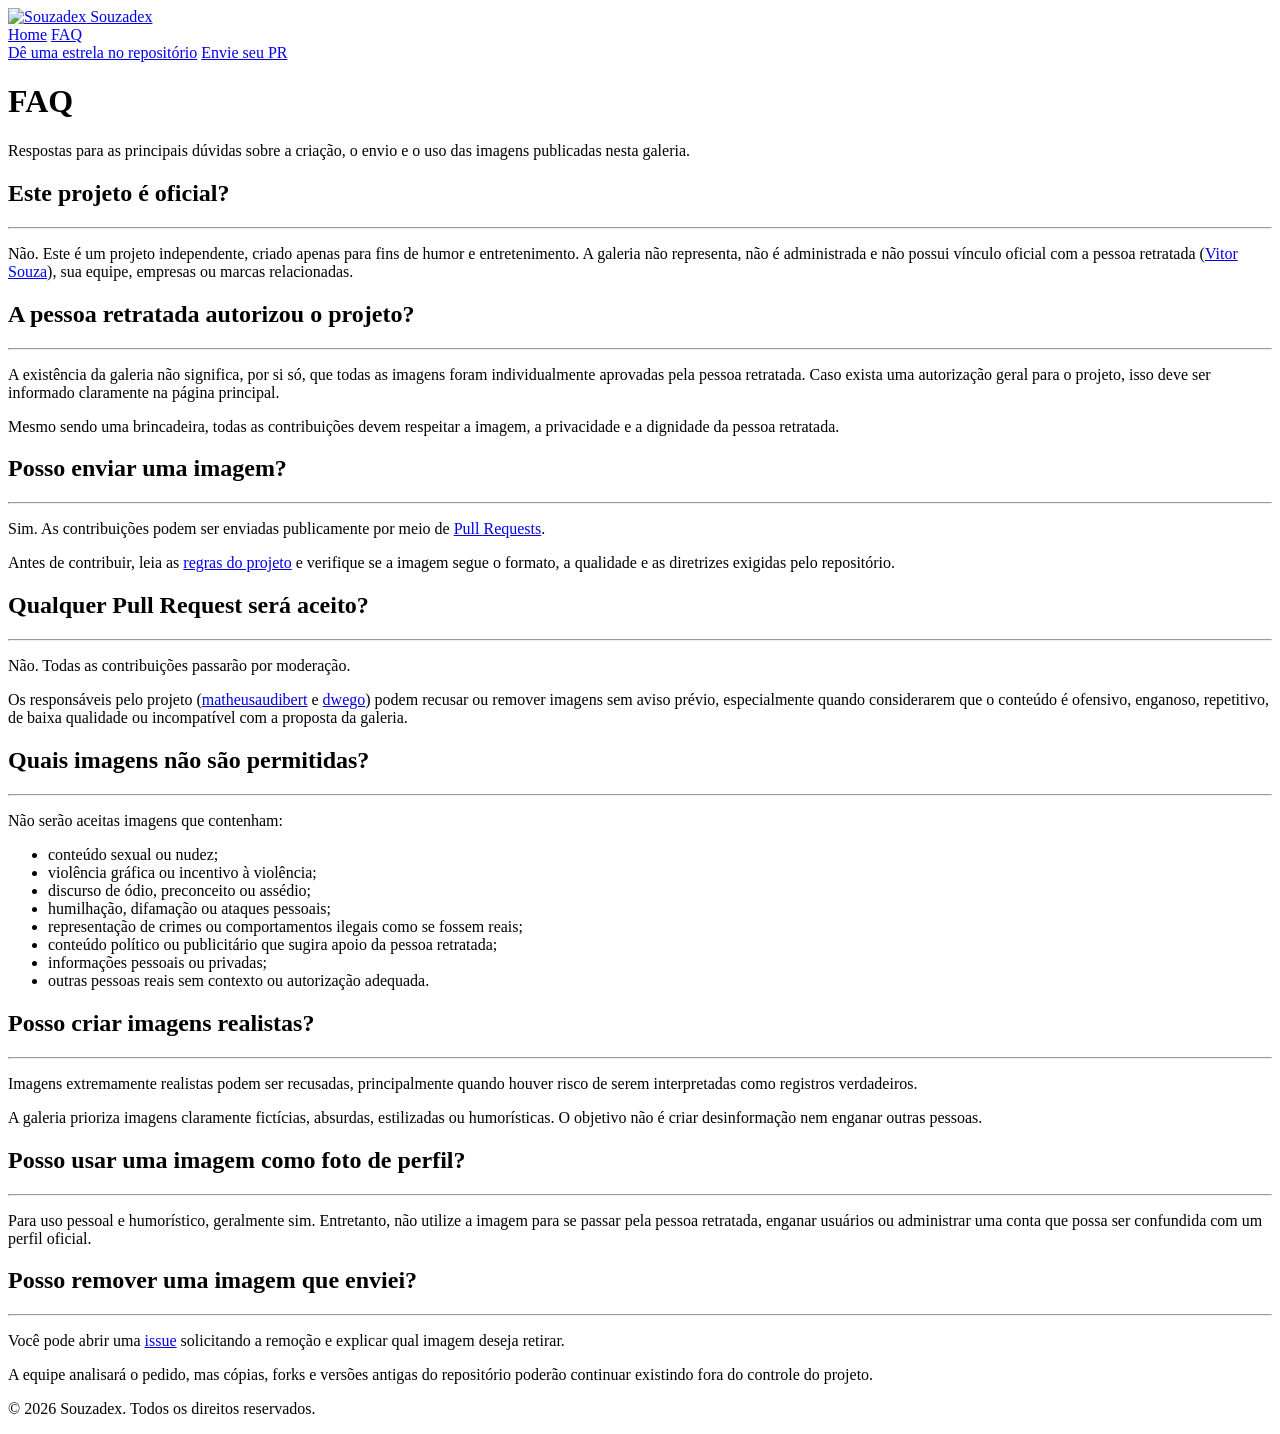
==== faq.html @ 5123ff5f "fix: update footer text across multiple HTML files" ====
<!DOCTYPE html>
<html lang="pt-BR">

<head>
  <meta charset="utf-8">
  <meta name="viewport" content="width=device-width, initial-scale=1">
  <title>Souzadex</title>
  <meta name="description"
    content="Souzadex — respostas para as principais dúvidas sobre a criação, o envio e o uso das imagens da galeria.">
  <link rel="stylesheet" href="styles/style.css">
</head>

<body>
  <header class="header">
    <div class="container header-inner">
      <a class="brand" href="./">
        <img class="brand-mark" src="assets/logo.png" alt="Souzadex" width="32" height="32">
        Souzadex
      </a>
      <nav class="header-nav">
        <a href="index.html">Home</a>
        <a href="faq.html">FAQ</a>
      </nav>
      <nav class="header-links">
        <a href="https://github.com/matheusaudibert/souzadex" target="_blank" rel="noopener">Dê uma estrela
          no repositório</a>
        <a href="https://github.com/matheusaudibert/souzadex/upload/main/assets/images" target="_blank"
          rel="noopener">Envie seu PR</a>
      </nav>
    </div>
  </header>

  <main class="container faq">
    <h1 class="faq-title">FAQ</h1>
    <p class="faq-subtitle">Respostas para as principais dúvidas sobre a criação, o envio e o uso das imagens
      publicadas nesta galeria.</p>

    <section class="faq-item">
      <h2>Este projeto é oficial?</h2>
      <hr>
      <p>Não. Este é um projeto independente, criado apenas para fins de humor e entretenimento. A galeria não
        representa, não é administrada e não possui vínculo oficial com a pessoa retratada (<a
          href="https://github.com/vsouzx" target="_blank" rel="noopener">Vitor Souza</a>), sua equipe, empresas ou
        marcas relacionadas.</p>
    </section>

    <section class="faq-item">
      <h2>A pessoa retratada autorizou o projeto?</h2>
      <hr>
      <p>A existência da galeria não significa, por si só, que todas as imagens foram individualmente aprovadas pela
        pessoa retratada. Caso exista uma autorização geral para o projeto, isso deve ser informado claramente na
        página principal.</p>
      <p>Mesmo sendo uma brincadeira, todas as contribuições devem respeitar a imagem, a privacidade e a dignidade da
        pessoa retratada.</p>
    </section>

    <section class="faq-item">
      <h2>Posso enviar uma imagem?</h2>
      <hr>
      <p>Sim. As contribuições podem ser enviadas publicamente por meio de <a
          href="https://github.com/matheusaudibert/souzadex/pulls" target="_blank" rel="noopener">Pull Requests</a>.</p>
      <p>Antes de contribuir, leia as <a href="https://github.com/matheusaudibert/souzadex/blob/main/CONTRIBUTING.md"
          target="_blank" rel="noopener">regras do projeto</a> e verifique se a imagem segue o formato, a qualidade e as
        diretrizes exigidas pelo repositório.</p>
    </section>

    <section class="faq-item">
      <h2>Qualquer Pull Request será aceito?</h2>
      <hr>
      <p>Não. Todas as contribuições passarão por moderação.</p>
      <p>Os responsáveis pelo projeto (<a href="https://github.com/matheusaudibert" target="_blank"
          rel="noopener">matheusaudibert</a> e <a href="https://github.com/dwego" target="_blank"
          rel="noopener">dwego</a>) podem recusar ou remover imagens sem aviso prévio, especialmente quando
        considerarem que o conteúdo é ofensivo, enganoso, repetitivo, de baixa qualidade ou incompatível com a proposta
        da galeria.</p>
    </section>

    <section class="faq-item">
      <h2>Quais imagens não são permitidas?</h2>
      <hr>
      <p>Não serão aceitas imagens que contenham:</p>
      <ul>
        <li>conteúdo sexual ou nudez;</li>
        <li>violência gráfica ou incentivo à violência;</li>
        <li>discurso de ódio, preconceito ou assédio;</li>
        <li>humilhação, difamação ou ataques pessoais;</li>
        <li>representação de crimes ou comportamentos ilegais como se fossem reais;</li>
        <li>conteúdo político ou publicitário que sugira apoio da pessoa retratada;</li>
        <li>informações pessoais ou privadas;</li>
        <li>outras pessoas reais sem contexto ou autorização adequada.</li>
      </ul>
    </section>

    <section class="faq-item">
      <h2>Posso criar imagens realistas?</h2>
      <hr>
      <p>Imagens extremamente realistas podem ser recusadas, principalmente quando houver risco de serem interpretadas
        como registros verdadeiros.</p>
      <p>A galeria prioriza imagens claramente fictícias, absurdas, estilizadas ou humorísticas. O objetivo não é criar
        desinformação nem enganar outras pessoas.</p>
    </section>

    <section class="faq-item">
      <h2>Posso usar uma imagem como foto de perfil?</h2>
      <hr>
      <p>Para uso pessoal e humorístico, geralmente sim. Entretanto, não utilize a imagem para se passar pela pessoa
        retratada, enganar usuários ou administrar uma conta que possa ser confundida com um perfil oficial.</p>
    </section>

    <section class="faq-item">
      <h2>Posso remover uma imagem que enviei?</h2>
      <hr>
      <p>Você pode abrir uma <a href="https://github.com/matheusaudibert/souzadex/issues" target="_blank"
          rel="noopener">issue</a> solicitando a remoção e explicar qual imagem deseja retirar.</p>
      <p>A equipe analisará o pedido, mas cópias, forks e versões antigas do repositório poderão continuar existindo
        fora do controle do projeto.</p>
    </section>
  </main>

  <footer class="footer">
    <div class="container">
      <p>© 2026 Souzadex. Todos os direitos reservados.</p>
    </div>
  </footer>
</body>

</html>
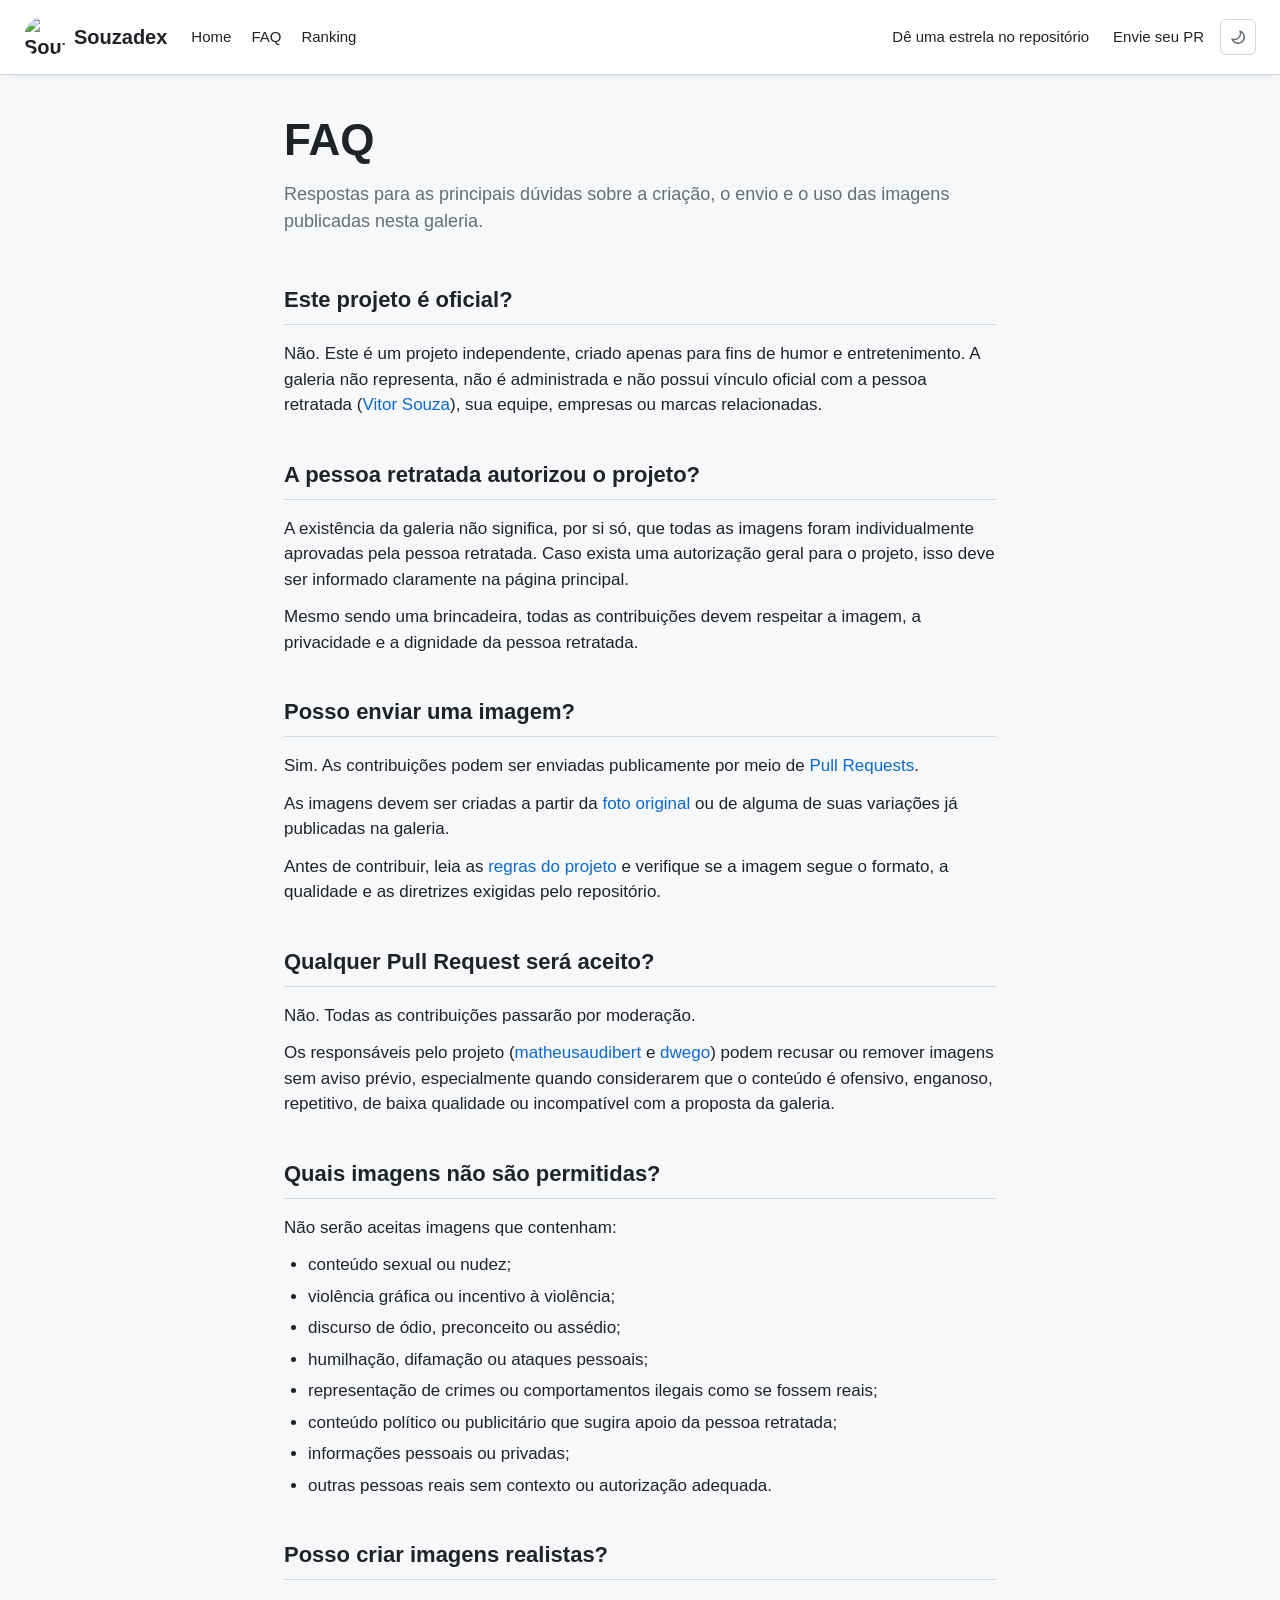
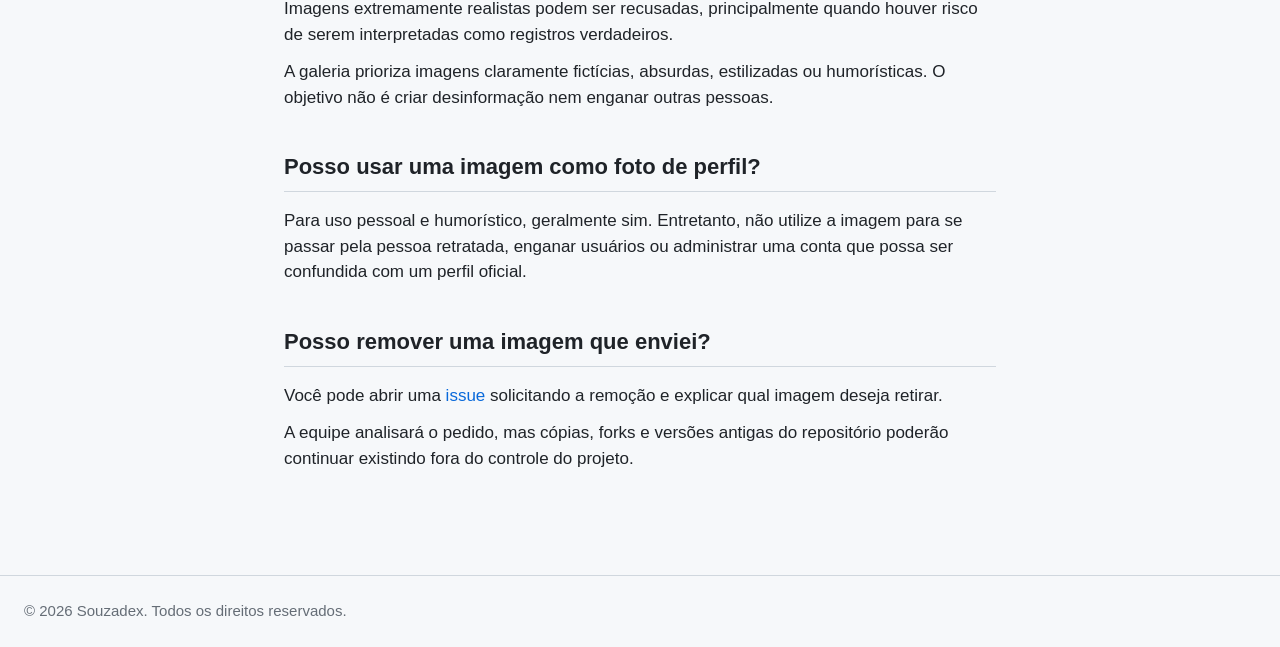
==== commit a92dd4db: "Merge branch 'matheusaudibert:main' into souzits" ====
--- a/faq.html
+++ b/faq.html
@@ -5,28 +5,54 @@
   <meta charset="utf-8">
   <meta name="viewport" content="width=device-width, initial-scale=1">
   <title>Souzadex</title>
-  <meta name="description"
-    content="Souzadex — respostas para as principais dúvidas sobre a criação, o envio e o uso das imagens da galeria.">
+  <meta name="description" content="Galeria de fotos de IA do @souzaa.dev">
+  <meta property="og:type" content="website">
+  <meta property="og:title" content="Souzadex">
+  <meta property="og:description" content="Galeria de fotos de IA do @souzaa.dev">
+  <meta property="og:url" content="https://souzadex.vercel.app/faq.html">
+  <meta property="og:image" content="https://souzadex.vercel.app/assets/preview.png">
+  <meta property="og:image:width" content="968">
+  <meta property="og:image:height" content="443">
+  <meta name="twitter:card" content="summary_large_image">
+  <meta name="twitter:title" content="Souzadex">
+  <meta name="twitter:description" content="Galeria de fotos de IA do @souzaa.dev">
+  <meta name="twitter:image" content="https://souzadex.vercel.app/assets/preview.png">
+  <link rel="icon" href="assets/icon.ico" type="image/x-icon">
   <link rel="stylesheet" href="styles/style.css">
+  <script src="scripts/theme.js"></script>
 </head>
 
 <body>
   <header class="header">
     <div class="container header-inner">
       <a class="brand" href="./">
-        <img class="brand-mark" src="assets/logo.png" alt="Souzadex" width="32" height="32">
+        <img class="brand-mark" src="assets/logo.png" alt="Souzadex" width="42" height="42">
         Souzadex
       </a>
       <nav class="header-nav">
         <a href="index.html">Home</a>
         <a href="faq.html">FAQ</a>
+        <a href="ranking.html">Ranking</a>
       </nav>
+      <button class="menu-toggle" type="button" aria-label="Abrir menu" aria-expanded="false">
+        <span></span>
+        <span></span>
+        <span></span>
+      </button>
       <nav class="header-links">
         <a href="https://github.com/matheusaudibert/souzadex" target="_blank" rel="noopener">Dê uma estrela
           no repositório</a>
-        <a href="https://github.com/matheusaudibert/souzadex/upload/main/assets/images" target="_blank"
-          rel="noopener">Envie seu PR</a>
+        <a href="https://github.com/matheusaudibert/souzadex/blob/main/CONTRIBUTING.md#enviando-um-souza"
+          target="_blank" rel="noopener">Envie seu PR</a>
       </nav>
+      <button class="theme-toggle" type="button" aria-label="Alternar tema">
+        <svg class="icon-moon" width="16" height="16" viewBox="0 0 16 16" fill="currentColor" aria-hidden="true">
+          <path d="M9.598 1.591a.749.749 0 0 1 .785-.175 7.001 7.001 0 1 1-8.967 8.967.75.75 0 0 1 .961-.96 5.5 5.5 0 0 0 7.046-7.046.75.75 0 0 1 .175-.786Zm1.616 1.945a7 7 0 0 1-7.678 7.678 5.499 5.499 0 1 0 7.678-7.678Z"/>
+        </svg>
+        <svg class="icon-sun" width="16" height="16" viewBox="0 0 16 16" fill="currentColor" aria-hidden="true">
+          <path d="M8 12a4 4 0 1 1 0-8 4 4 0 0 1 0 8Zm0-1.5a2.5 2.5 0 1 0 0-5 2.5 2.5 0 0 0 0 5Zm5.657-8.157a.75.75 0 0 1 0 1.061l-1.061 1.06a.749.749 0 0 1-1.275-.326.749.749 0 0 1 .215-.734l1.06-1.06a.75.75 0 0 1 1.06 0Zm-9.193 9.193a.75.75 0 0 1 0 1.06l-1.06 1.061a.75.75 0 1 1-1.061-1.06l1.06-1.061a.75.75 0 0 1 1.061 0ZM8 0a.75.75 0 0 1 .75.75v1.5a.75.75 0 0 1-1.5 0V.75A.75.75 0 0 1 8 0ZM3 8a.75.75 0 0 1-.75.75H.75a.75.75 0 0 1 0-1.5h1.5A.75.75 0 0 1 3 8Zm13 0a.75.75 0 0 1-.75.75h-1.5a.75.75 0 0 1 0-1.5h1.5A.75.75 0 0 1 16 8Zm-8 5a.75.75 0 0 1 .75.75v1.5a.75.75 0 0 1-1.5 0v-1.5A.75.75 0 0 1 8 13Zm3.536-1.464a.75.75 0 0 1 1.06 0l1.061 1.06a.75.75 0 0 1-1.06 1.061l-1.061-1.06a.75.75 0 0 1 0-1.061ZM2.343 2.343a.75.75 0 0 1 1.061 0l1.06 1.061a.751.751 0 0 1-.326 1.275.751.751 0 0 1-.734-.215l-1.06-1.06a.75.75 0 0 1 0-1.06Z"/>
+        </svg>
+      </button>
     </div>
   </header>
 
@@ -59,6 +85,8 @@
       <hr>
       <p>Sim. As contribuições podem ser enviadas publicamente por meio de <a
           href="https://github.com/matheusaudibert/souzadex/pulls" target="_blank" rel="noopener">Pull Requests</a>.</p>
+      <p>As imagens devem ser criadas a partir da <a href="souza.html?foto=original.jpeg">foto original</a> ou de
+        alguma de suas variações já publicadas na galeria.</p>
       <p>Antes de contribuir, leia as <a href="https://github.com/matheusaudibert/souzadex/blob/main/CONTRIBUTING.md"
           target="_blank" rel="noopener">regras do projeto</a> e verifique se a imagem segue o formato, a qualidade e as
         diretrizes exigidas pelo repositório.</p>
@@ -122,6 +150,8 @@
       <p>© 2026 Souzadex. Todos os direitos reservados.</p>
     </div>
   </footer>
+
+  <script src="scripts/menu.js"></script>
 </body>
 
 </html>
--- a/styles/style.css
+++ b/styles/style.css
@@ -0,0 +1,764 @@
+@font-face {
+  font-family: "Alliance No.1";
+  src: url("../assets/fonts/AllianceNo1-Regular.woff2") format("woff2");
+  font-weight: 400;
+  font-style: normal;
+  font-display: swap;
+}
+
+@font-face {
+  font-family: "Alliance No.1";
+  src: url("../assets/fonts/AllianceNo1-Medium.woff2") format("woff2");
+  font-weight: 500;
+  font-style: normal;
+  font-display: swap;
+}
+
+@font-face {
+  font-family: "Alliance No.1";
+  src: url("../assets/fonts/AllianceNo1-SemiBold.woff2") format("woff2");
+  font-weight: 600;
+  font-style: normal;
+  font-display: swap;
+}
+
+@font-face {
+  font-family: "Alliance No.1";
+  src: url("../assets/fonts/AllianceNo1-Bold.woff2") format("woff2");
+  font-weight: 700;
+  font-style: normal;
+  font-display: swap;
+}
+
+:root {
+  --bg: #f6f8fa;
+  --card-bg: #ffffff;
+  --border: #d0d7de;
+  --text: #1f2328;
+  --text-muted: #656d76;
+  --link: #0969da;
+  --focus-ring: rgba(9, 105, 218, 0.15);
+  --radius: 6px;
+  color-scheme: light;
+}
+
+:root[data-theme="dark"] {
+  --bg: #0d1117;
+  --card-bg: #161b22;
+  --border: #30363d;
+  --text: #e6edf3;
+  --text-muted: #8b949e;
+  --link: #4493f8;
+  --focus-ring: rgba(68, 147, 248, 0.25);
+  color-scheme: dark;
+}
+
+:root[data-theme="dark"] .header {
+  box-shadow: 0 2px 8px rgba(0, 0, 0, 0.4);
+}
+
+:root[data-theme="dark"] .card-image:hover {
+  box-shadow: 0 3px 12px rgba(0, 0, 0, 0.5);
+}
+
+* {
+  box-sizing: border-box;
+  margin: 0;
+  padding: 0;
+}
+
+html {
+  overflow-y: scroll;
+}
+
+body {
+  font-family: "Alliance No.1", -apple-system, BlinkMacSystemFont, "Segoe UI", "Noto Sans", Helvetica, Arial, sans-serif;
+  background: var(--bg);
+  color: var(--text);
+  font-size: 17px;
+  line-height: 1.5;
+}
+
+a {
+  color: var(--link);
+  text-decoration: none;
+}
+
+a:hover {
+  text-decoration: underline;
+}
+
+.container {
+  max-width: 1600px;
+  margin: 0 auto;
+  padding: 0 24px;
+}
+
+@media (max-width: 640px) {
+  .container {
+    padding: 0 8px;
+  }
+}
+
+/* Header */
+.header {
+  position: sticky;
+  top: 0;
+  z-index: 10;
+  background: var(--card-bg);
+  border-bottom: 1px solid var(--border);
+  box-shadow: 0 2px 8px rgba(31, 35, 40, 0.06);
+  margin-bottom: 32px;
+}
+
+.header-inner {
+  display: flex;
+  align-items: center;
+  gap: 16px;
+  padding-top: 16px;
+  padding-bottom: 16px;
+}
+
+.brand {
+  display: flex;
+  align-items: center;
+  gap: 8px;
+  font-size: 20px;
+  font-weight: 600;
+  color: var(--text);
+}
+
+.brand:hover {
+  text-decoration: none;
+}
+
+.brand-mark {
+  display: block;
+  width: 42px;
+  height: 42px;
+  border-radius: 50%;
+  object-fit: cover;
+}
+
+.header-nav {
+  display: flex;
+  align-items: center;
+  gap: 20px;
+  margin-left: 8px;
+  font-size: 15px;
+}
+
+.header-nav a {
+  color: var(--text);
+}
+
+.header-links {
+  display: flex;
+  align-items: center;
+  gap: 24px;
+  margin-left: auto;
+  font-size: 15px;
+}
+
+.header-links a {
+  color: var(--text);
+}
+
+.download-original {
+  display: inline-flex;
+  align-items: center;
+  gap: 6px;
+  padding: 5px 12px;
+  color: var(--text-muted);
+  border: 1px solid var(--border);
+  border-radius: var(--radius);
+  transition: color 0.15s ease, border-color 0.15s ease;
+}
+
+.header-links a.download-original {
+  color: var(--text-muted);
+}
+
+.download-original:hover {
+  color: var(--link);
+  border-color: var(--link);
+  text-decoration: none;
+}
+
+.menu-toggle {
+  display: none;
+  flex-direction: column;
+  justify-content: center;
+  gap: 5px;
+  width: 40px;
+  height: 40px;
+  margin-left: auto;
+  padding: 10px 9px;
+  background: none;
+  border: 1px solid var(--border);
+  border-radius: var(--radius);
+  cursor: pointer;
+}
+
+.theme-toggle {
+  display: inline-flex;
+  align-items: center;
+  justify-content: center;
+  flex-shrink: 0;
+  width: 36px;
+  height: 36px;
+  color: var(--text-muted);
+  background: none;
+  border: 1px solid var(--border);
+  border-radius: var(--radius);
+  cursor: pointer;
+  transition: color 0.15s ease, border-color 0.15s ease;
+}
+
+.theme-toggle:hover {
+  color: var(--link);
+  border-color: var(--link);
+}
+
+.theme-toggle .icon-sun {
+  display: none;
+}
+
+:root[data-theme="dark"] .theme-toggle .icon-sun {
+  display: block;
+}
+
+:root[data-theme="dark"] .theme-toggle .icon-moon {
+  display: none;
+}
+
+.menu-toggle span {
+  display: block;
+  width: 100%;
+  height: 2px;
+  background: var(--text);
+  border-radius: 1px;
+  transition: transform 0.2s ease, opacity 0.2s ease;
+}
+
+@media (max-width: 768px) {
+  .menu-toggle {
+    display: flex;
+  }
+
+  .menu-open .menu-toggle span:nth-child(1) {
+    transform: translateY(7px) rotate(45deg);
+  }
+
+  .menu-open .menu-toggle span:nth-child(2) {
+    opacity: 0;
+  }
+
+  .menu-open .menu-toggle span:nth-child(3) {
+    transform: translateY(-7px) rotate(-45deg);
+  }
+
+  .header-links {
+    display: none;
+    position: absolute;
+    top: 100%;
+    left: 0;
+    right: 0;
+    flex-direction: column;
+    align-items: stretch;
+    gap: 0;
+    margin: 0;
+    padding: 4px 24px;
+    background: var(--card-bg);
+    border-bottom: 1px solid var(--border);
+    box-shadow: 0 8px 16px rgba(31, 35, 40, 0.1);
+  }
+
+  .menu-open .header-links {
+    display: flex;
+  }
+
+  .header-links a {
+    padding: 12px 0;
+  }
+
+  .header-links a + a {
+    border-top: 1px solid var(--border);
+  }
+
+  .header-links a.download-original {
+    color: var(--text);
+    border: 0;
+    border-radius: 0;
+  }
+}
+
+/* Grid */
+.grid {
+  display: grid;
+  grid-template-columns: repeat(4, 1fr);
+  gap: 32px;
+  padding-bottom: 32px;
+}
+
+@media (max-width: 1024px) {
+  .grid {
+    grid-template-columns: repeat(3, 1fr);
+  }
+}
+
+@media (max-width: 768px) {
+  .grid {
+    grid-template-columns: repeat(2, 1fr);
+  }
+}
+
+@media (max-width: 480px) {
+  .grid {
+    grid-template-columns: 1fr;
+  }
+
+  .search-control {
+    flex-basis: 100%;
+    max-width: none;
+  }
+}
+
+/* Toolbar */
+.toolbar {
+  display: flex;
+  flex-wrap: wrap;
+  align-items: center;
+  justify-content: space-between;
+  gap: 16px;
+  margin-bottom: 24px;
+}
+
+.search-control {
+  flex: 1 1 240px;
+  max-width: 320px;
+}
+
+.search-control input[type="search"] {
+  width: 100%;
+  font-family: inherit;
+  font-size: 15px;
+  color: var(--text);
+  background: var(--card-bg);
+  border: 1px solid var(--border);
+  border-radius: var(--radius);
+  padding: 8px 12px;
+  transition: border-color 0.15s ease, box-shadow 0.15s ease;
+}
+
+.search-control input[type="search"]::placeholder {
+  color: var(--text-muted);
+}
+
+.search-control input[type="search"]:hover {
+  border-color: var(--text-muted);
+}
+
+.search-control input[type="search"]:focus {
+  outline: none;
+  border-color: var(--link);
+  box-shadow: 0 0 0 3px var(--focus-ring);
+}
+
+.page-size-control {
+  display: inline-flex;
+  align-items: center;
+  gap: 8px;
+  font-size: 15px;
+  color: var(--text-muted);
+}
+
+.page-size-select {
+  position: relative;
+}
+
+.page-size-trigger {
+  display: inline-flex;
+  align-items: center;
+  gap: 8px;
+  font-family: inherit;
+  font-size: 15px;
+  color: var(--text);
+  background: var(--card-bg);
+  border: 1px solid var(--border);
+  border-radius: var(--radius);
+  padding: 6px 10px;
+  cursor: pointer;
+  transition: border-color 0.15s ease, box-shadow 0.15s ease;
+}
+
+.page-size-trigger:hover {
+  border-color: var(--text-muted);
+}
+
+.page-size-trigger:focus-visible {
+  outline: none;
+  border-color: var(--link);
+  box-shadow: 0 0 0 3px var(--focus-ring);
+}
+
+.page-size-arrow {
+  color: var(--text-muted);
+  transition: transform 0.18s ease;
+}
+
+.page-size-select.open .page-size-arrow {
+  transform: rotate(180deg);
+}
+
+.page-size-menu {
+  position: absolute;
+  top: calc(100% + 4px);
+  right: 0;
+  min-width: 100%;
+  margin: 0;
+  padding: 4px;
+  list-style: none;
+  background: var(--card-bg);
+  border: 1px solid var(--border);
+  border-radius: var(--radius);
+  box-shadow: 0 4px 16px rgba(31, 35, 40, 0.12);
+  z-index: 20;
+}
+
+.page-size-menu[hidden] {
+  display: none;
+}
+
+.page-size-menu li {
+  padding: 6px 10px;
+  border-radius: 4px;
+  cursor: pointer;
+  font-size: 15px;
+  color: var(--text);
+}
+
+.page-size-menu li:hover,
+.page-size-menu li:focus {
+  outline: none;
+  background: var(--focus-ring);
+}
+
+.page-size-menu li[aria-selected="true"] {
+  color: var(--link);
+  font-weight: 600;
+}
+
+/* Pagination */
+.pagination {
+  display: flex;
+  flex-wrap: wrap;
+  align-items: center;
+  justify-content: center;
+  gap: 8px;
+  padding-bottom: 48px;
+}
+
+.pagination:empty {
+  display: none;
+}
+
+.page-link,
+.page-current,
+.page-disabled,
+.page-ellipsis {
+  display: inline-flex;
+  align-items: center;
+  justify-content: center;
+  min-width: 40px;
+  height: 40px;
+  padding: 0 12px;
+  border-radius: var(--radius);
+  font-size: 15px;
+}
+
+.page-link {
+  color: var(--text);
+  background: var(--card-bg);
+  border: 1px solid var(--border);
+  transition: box-shadow 0.15s ease, border-color 0.15s ease;
+}
+
+.page-link:hover {
+  text-decoration: none;
+  border-color: var(--text-muted);
+  box-shadow: 0 2px 8px rgba(31, 35, 40, 0.08);
+}
+
+.page-current {
+  color: #fff;
+  background: var(--link);
+  border: 1px solid var(--link);
+  font-weight: 600;
+}
+
+.page-disabled {
+  color: var(--text-muted);
+  background: var(--card-bg);
+  border: 1px solid var(--border);
+  opacity: 0.5;
+}
+
+.page-ellipsis {
+  color: var(--text-muted);
+}
+
+/* Card */
+.card-image {
+  display: block;
+  padding: 8px;
+  margin-bottom: 12px;
+  background: var(--card-bg);
+  border: 1px solid var(--border);
+  border-radius: var(--radius);
+  transition: box-shadow 0.15s ease, transform 0.15s ease;
+}
+
+.card-image:hover {
+  box-shadow: 0 3px 12px rgba(31, 35, 40, 0.15);
+  transform: translateY(-2px);
+}
+
+.card-image img {
+  display: block;
+  width: 100%;
+  aspect-ratio: 1;
+  object-fit: cover;
+  border-radius: calc(var(--radius) - 2px);
+}
+
+.card-info {
+  display: flex;
+  align-items: center;
+  justify-content: space-between;
+  gap: 8px;
+}
+
+.card-title {
+  font-size: 19px;
+  font-weight: 600;
+}
+
+.card-title a {
+  color: var(--text);
+}
+
+.card-number {
+  color: var(--text-muted);
+  font-weight: 400;
+  padding-right: 4px;
+}
+
+.card-authors {
+  display: flex;
+  flex-wrap: nowrap;
+  gap: 4px;
+}
+
+.card-authors img {
+  display: block;
+  border-radius: 4px;
+}
+
+.card-actions {
+  display: flex;
+  align-items: center;
+  gap: 8px;
+}
+
+.card-download {
+  display: flex;
+  align-items: center;
+  justify-content: center;
+  width: 36px;
+  height: 36px;
+  color: var(--text-muted);
+  background: var(--card-bg);
+  border: 1px solid var(--border);
+  border-radius: var(--radius);
+  transition: color 0.15s ease, border-color 0.15s ease;
+}
+
+.card-download:hover {
+  color: var(--link);
+  border-color: var(--link);
+}
+
+/* Detail page */
+.back-link {
+  font-size: 15px;
+  margin-left: auto;
+  color: var(--text-muted);
+}
+
+.detail-container {
+  display: flex;
+  justify-content: center;
+  padding-bottom: 48px;
+}
+
+.card-detail {
+  width: 100%;
+  max-width: 640px;
+}
+
+.card-detail .card-image:hover {
+  transform: none;
+}
+
+.card-detail .card-title {
+  font-size: 26px;
+}
+
+/* FAQ */
+.faq {
+  max-width: 760px;
+  padding-bottom: 64px;
+}
+
+.faq-title {
+  font-size: 44px;
+  font-weight: 700;
+  margin-bottom: 8px;
+}
+
+.faq-subtitle {
+  font-size: 18px;
+  color: var(--text-muted);
+  margin-bottom: 48px;
+}
+
+.faq-item {
+  margin-bottom: 40px;
+}
+
+.faq-item h2 {
+  font-size: 22px;
+  font-weight: 600;
+  margin-bottom: 8px;
+}
+
+.faq-item hr {
+  border: 0;
+  border-top: 1px solid var(--border);
+  margin-bottom: 16px;
+}
+
+.faq-item p {
+  margin-bottom: 12px;
+}
+
+.faq-item ul {
+  padding-left: 24px;
+}
+
+.faq-item li {
+  margin-bottom: 6px;
+}
+
+/* Ranking */
+.ranking {
+  max-width: 760px;
+  padding-bottom: 64px;
+}
+
+.ranking-title {
+  font-size: 44px;
+  font-weight: 700;
+  margin-bottom: 8px;
+}
+
+.ranking-subtitle {
+  font-size: 18px;
+  color: var(--text-muted);
+  margin-bottom: 48px;
+}
+
+.ranking-list {
+  display: flex;
+  flex-direction: column;
+  gap: 8px;
+}
+
+.ranking-item {
+  display: flex;
+  align-items: center;
+  gap: 16px;
+  padding: 16px 20px;
+  background: var(--card-bg);
+  border: 1px solid var(--border);
+  border-radius: var(--radius);
+}
+
+.ranking-position {
+  font-size: 17px;
+  font-weight: 700;
+  color: var(--text-muted);
+  min-width: 24px;
+  text-align: right;
+}
+
+.ranking-item--gold .ranking-position   { color: #bf8700; }
+.ranking-item--silver .ranking-position { color: #57606a; }
+.ranking-item--bronze .ranking-position { color: #953800; }
+
+:root[data-theme="dark"] .ranking-item--gold .ranking-position   { color: #d29922; }
+:root[data-theme="dark"] .ranking-item--silver .ranking-position { color: #b1bac4; }
+:root[data-theme="dark"] .ranking-item--bronze .ranking-position { color: #db6d28; }
+
+.ranking-avatar {
+  width: 48px;
+  height: 48px;
+  border-radius: 50%;
+  object-fit: cover;
+  flex-shrink: 0;
+}
+
+.ranking-name {
+  flex: 1;
+  font-size: 17px;
+  font-weight: 600;
+  color: var(--text);
+}
+
+.ranking-count {
+  font-size: 15px;
+  color: var(--text-muted);
+  white-space: nowrap;
+}
+
+/* Empty state */
+.empty {
+  padding: 48px 0;
+  text-align: center;
+  color: var(--text-muted);
+}
+
+/* Footer */
+.footer {
+  color: var(--text-muted);
+  font-size: 15px;
+}
+
+.footer .container {
+  border-top: 1px solid var(--border);
+  padding-top: 24px;
+  padding-bottom: 24px;
+}
+
+@media (max-width: 768px) {
+  .footer {
+    text-align: center;
+  }
+}
+
+@media (max-width: 640px) {
+  .header-links {
+    padding: 4px 8px;
+  }
+}
